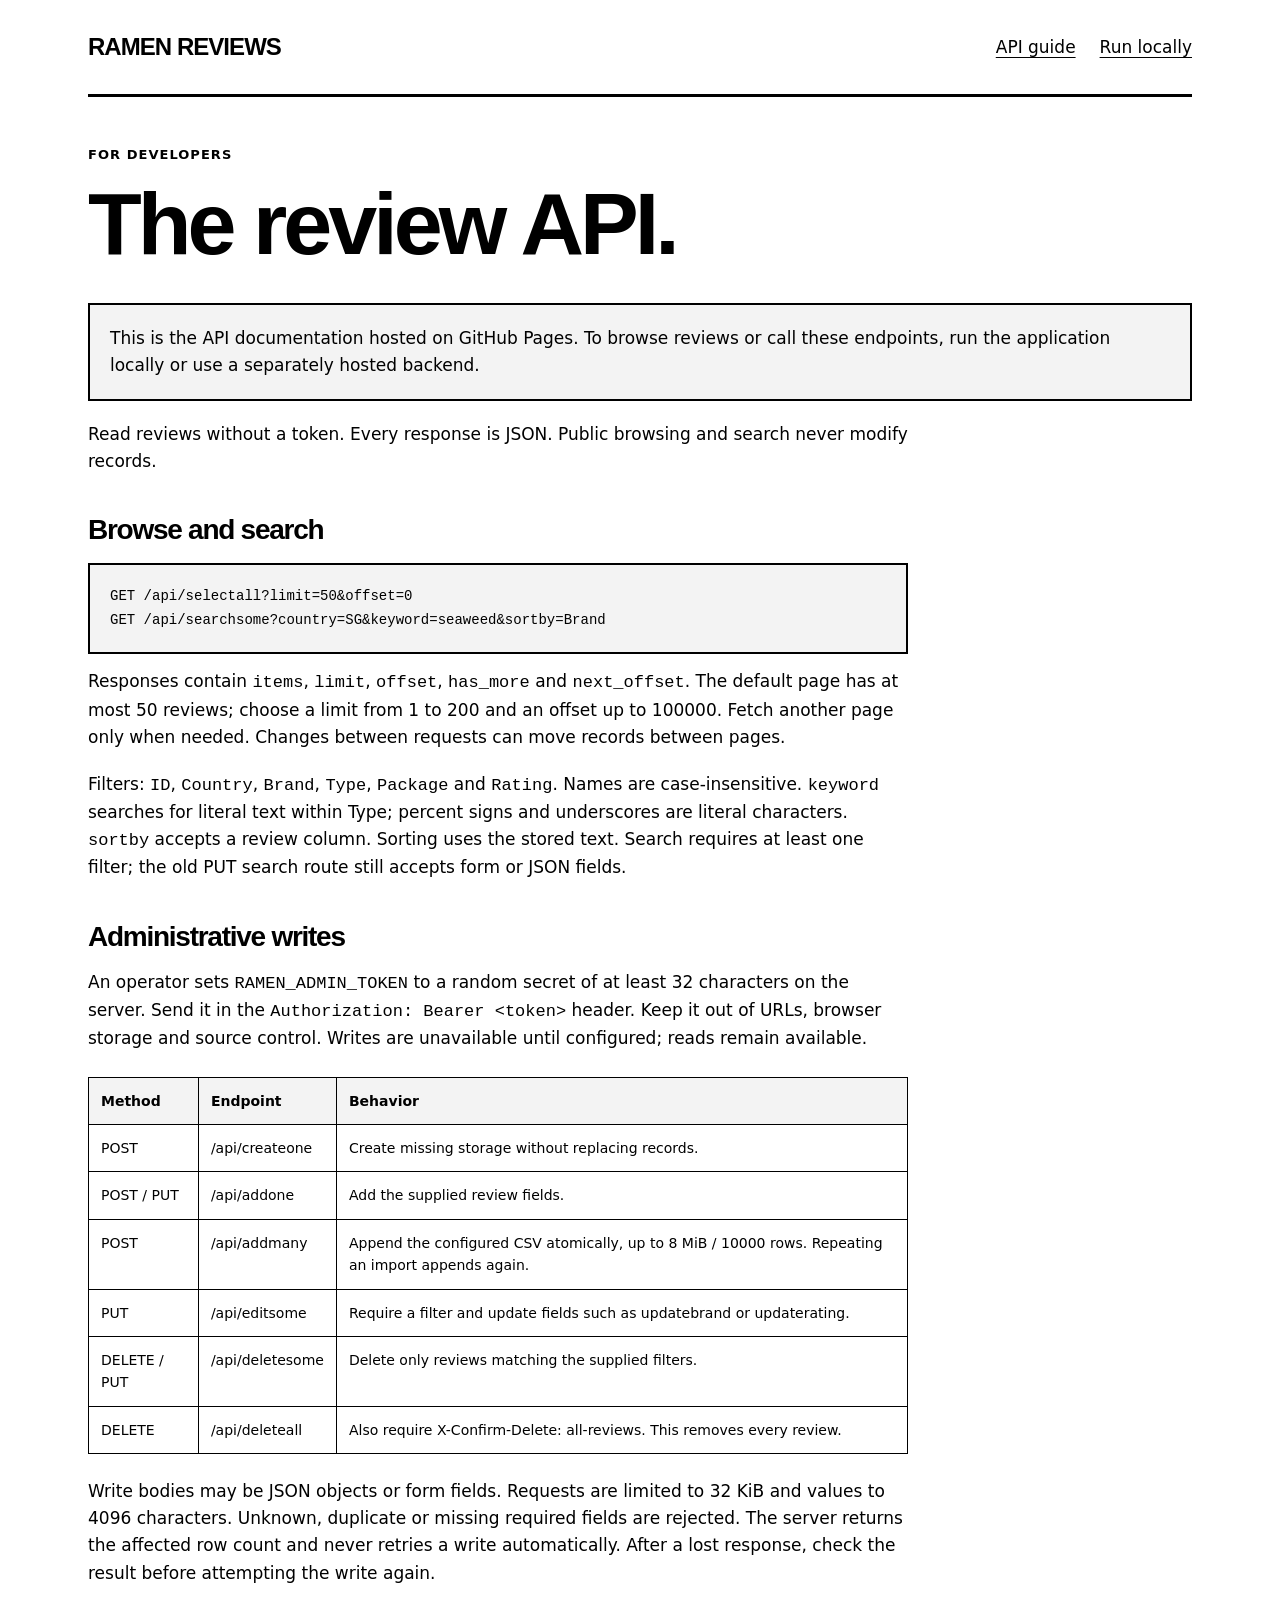
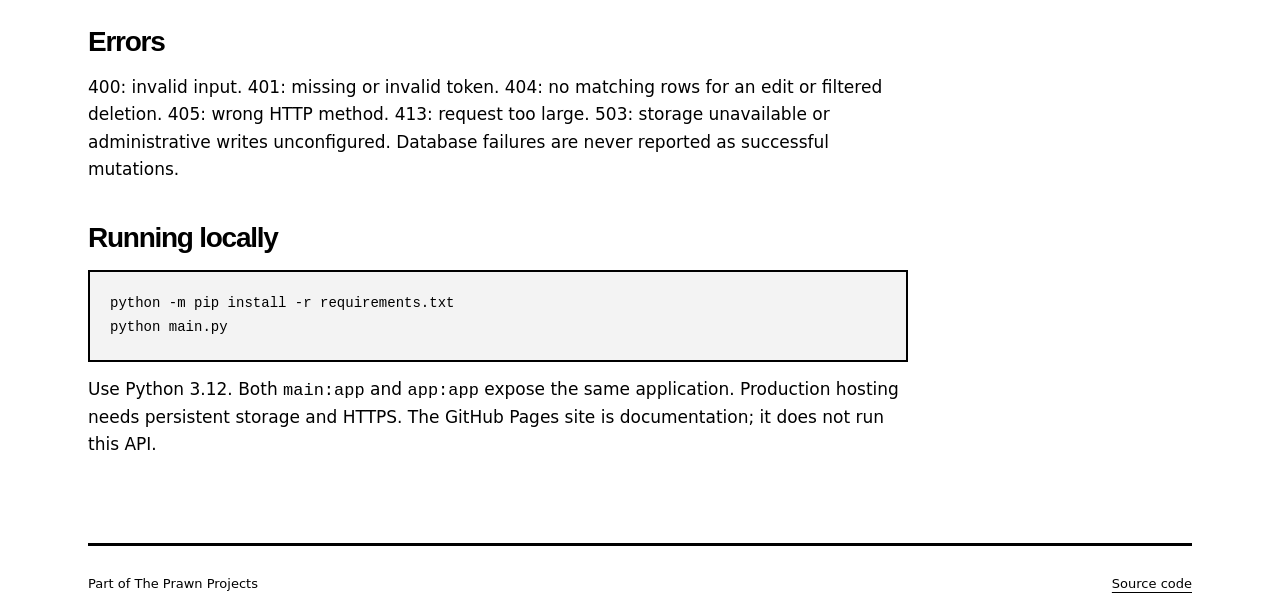
==== index.html @ 98bdf912 "fix: protect ramen writes and restore bounded review browsing" ====
<!doctype html>
<html lang="en"><head><meta charset="utf-8"><meta name="viewport" content="width=device-width, initial-scale=1">
<meta name="description" content="Browse ramen reviews by brand, country and flavour.">
<title>API guide · The Prawn Projects</title>
<link rel="stylesheet" href="static/css/prawn.css?v=20260910"></head>
<body><a class="skip" href="#main">Skip to content</a><div class="shell">
<header><a class="brand" href="./">RAMEN REVIEWS</a><nav aria-label="Main navigation"><a href="#main">API guide</a><a href="#running-locally">Run locally</a></nav></header>
<main id="main">
<p class="eyebrow">FOR DEVELOPERS</p><h1>The review API.</h1>
<p class="public-note">This is the API documentation hosted on GitHub Pages. To browse reviews or call these endpoints, run the application locally or use a separately hosted backend.</p>
<div class="prose"><p>Read reviews without a token. Every response is JSON. Public browsing and search never modify records.</p>
<h2>Browse and search</h2><pre><code>GET /api/selectall?limit=50&amp;offset=0
GET /api/searchsome?country=SG&amp;keyword=seaweed&amp;sortby=Brand</code></pre>
<p>Responses contain <code>items</code>, <code>limit</code>, <code>offset</code>, <code>has_more</code> and <code>next_offset</code>. The default page has at most 50 reviews; choose a limit from 1 to 200 and an offset up to 100000. Fetch another page only when needed. Changes between requests can move records between pages.</p>
<p>Filters: <code>ID</code>, <code>Country</code>, <code>Brand</code>, <code>Type</code>, <code>Package</code> and <code>Rating</code>. Names are case-insensitive. <code>keyword</code> searches for literal text within Type; percent signs and underscores are literal characters. <code>sortby</code> accepts a review column. Sorting uses the stored text. Search requires at least one filter; the old PUT search route still accepts form or JSON fields.</p>
<h2>Administrative writes</h2><p>An operator sets <code>RAMEN_ADMIN_TOKEN</code> to a random secret of at least 32 characters on the server. Send it in the <code>Authorization: Bearer &lt;token&gt;</code> header. Keep it out of URLs, browser storage and source control. Writes are unavailable until configured; reads remain available.</p>
<div class="table-scroll" tabindex="0" role="region" aria-label="Administrative API methods"><table><thead><tr><th>Method</th><th>Endpoint</th><th>Behavior</th></tr></thead><tbody>
<tr><td>POST</td><td>/api/createone</td><td>Create missing storage without replacing records.</td></tr>
<tr><td>POST / PUT</td><td>/api/addone</td><td>Add the supplied review fields.</td></tr>
<tr><td>POST</td><td>/api/addmany</td><td>Append the configured CSV atomically, up to 8 MiB / 10000 rows. Repeating an import appends again.</td></tr>
<tr><td>PUT</td><td>/api/editsome</td><td>Require a filter and update fields such as updatebrand or updaterating.</td></tr>
<tr><td>DELETE / PUT</td><td>/api/deletesome</td><td>Delete only reviews matching the supplied filters.</td></tr>
<tr><td>DELETE</td><td>/api/deleteall</td><td>Also require X-Confirm-Delete: all-reviews. This removes every review.</td></tr>
</tbody></table></div>
<p>Write bodies may be JSON objects or form fields. Requests are limited to 32 KiB and values to 4096 characters. Unknown, duplicate or missing required fields are rejected. The server returns the affected row count and never retries a write automatically. After a lost response, check the result before attempting the write again.</p>
<h2>Errors</h2><p>400: invalid input. 401: missing or invalid token. 404: no matching rows for an edit or filtered deletion. 405: wrong HTTP method. 413: request too large. 503: storage unavailable or administrative writes unconfigured. Database failures are never reported as successful mutations.</p>
<h2 id="running-locally">Running locally</h2><pre><code>python -m pip install -r requirements.txt
python main.py</code></pre><p>Use Python 3.12. Both <code>main:app</code> and <code>app:app</code> expose the same application. Production hosting needs persistent storage and HTTPS. The GitHub Pages site is documentation; it does not run this API.</p></div>
</main>
<footer><span>Part of The Prawn Projects</span><a href="https://github.com/hongyime/ramenreviews">Source code</a></footer>
</div></body></html>
---- static/css/prawn.css ----
@charset "UTF-8";
:root{--paper:#fff;--ink:#000;--surface:#f3f3f3;--muted:#555;--focus:#184ce0;--shadow:5px 6px 0 var(--ink)}
*{box-sizing:border-box}body{margin:0;background:var(--paper);color:var(--ink);font:17px/1.6 system-ui,-apple-system,"Segoe UI",sans-serif}a{color:inherit;text-underline-offset:4px}a:hover{text-decoration-thickness:3px}a:focus-visible,button:focus-visible,input:focus-visible,select:focus-visible,[tabindex]:focus-visible{outline:3px solid var(--focus);outline-offset:4px}.shell{max-width:1160px;padding:0 28px;margin:auto}header{display:flex;align-items:center;justify-content:space-between;gap:24px;padding:28px 0;border-bottom:3px solid var(--ink)}.brand{font-family:Arial,sans-serif;font-weight:900;letter-spacing:-.04em;text-decoration:none;font-size:24px}nav{display:flex;flex-wrap:wrap;gap:24px}main{min-height:65vh;padding:48px 0 64px}h1,h2{font-family:Arial,sans-serif;line-height:1.05;letter-spacing:-.045em}h1{font-size:clamp(44px,7vw,88px);font-weight:900;margin:12px 0 32px}h2{font-size:28px;margin:18px 0}p{margin:0 0 20px}.eyebrow{font-size:13px;font-weight:800;letter-spacing:.08em;margin-bottom:8px}.intro{max-width:800px;padding:18px 0 40px}.lead{font-size:21px;max-width:620px}.button{display:inline-flex;justify-content:center;align-items:center;gap:24px;border:2px solid var(--ink);padding:13px 20px;background:var(--ink);color:var(--paper);text-decoration:none;font:inherit;font-weight:750;cursor:pointer;min-height:48px;box-shadow:4px 4px 0 #aaa}.button:hover{transform:translate(1px,1px);box-shadow:2px 2px 0 #aaa}.secondary{background:var(--paper);color:var(--ink)}.guide{border-top:3px solid var(--ink);padding-top:20px}dl{margin:0}.guide dl{display:grid;grid-template-columns:repeat(3,1fr);gap:32px}dt{font-weight:750}dd{margin:0;color:var(--muted)}.filters{display:grid;grid-template-columns:repeat(4,minmax(0,1fr));gap:20px;background:var(--surface);border:2px solid var(--ink);padding:24px;box-shadow:var(--shadow);margin-bottom:38px}label{display:flex;flex-direction:column;gap:7px;font-weight:700;font-size:15px}input,select{font:inherit;font-weight:400;border:2px solid var(--ink);border-radius:0;padding:12px;width:100%;min-width:0;background:var(--paper);color:var(--ink)}.filter-actions{grid-column:1/-1;display:flex;align-items:center;gap:24px}.result-count{font-size:14px;color:var(--muted)}.reviews{display:grid;grid-template-columns:repeat(2,minmax(0,1fr));gap:24px}.review{border:2px solid var(--ink);padding:24px;overflow-wrap:anywhere}.review-heading{display:flex;gap:16px;justify-content:space-between;align-items:start}.review-heading .eyebrow{margin:0;max-width:75%}.rating{font:800 28px Arial,sans-serif;border-bottom:4px solid var(--ink);max-width:40%;overflow-wrap:anywhere}.review h2{margin:22px 0 30px}.review dl{border-top:1px solid var(--ink);font-size:14px}.review dl>div{display:flex;justify-content:space-between;gap:24px;padding-top:8px}.review dd{text-align:right}.pagination{margin-top:36px}.empty,.notice{border:2px solid var(--ink);padding:24px;background:var(--surface)}.prose{max-width:820px}.prose h2{margin-top:40px}pre{white-space:pre-wrap;overflow-wrap:anywhere;padding:20px;border:2px solid var(--ink);background:var(--surface);line-height:1.7;font-size:14px}code{font-family:ui-monospace,Consolas,monospace;overflow-wrap:anywhere}.table-scroll{overflow:auto;margin:24px 0}table{border-collapse:collapse;font-size:14px;width:100%}th,td{padding:12px;border:1px solid var(--ink);text-align:left;vertical-align:top}th{background:var(--surface)}footer{padding:28px 0;border-top:3px solid var(--ink);display:flex;justify-content:space-between;gap:24px;font-size:13px}.skip{position:fixed;left:16px;top:-100px;background:var(--paper);padding:12px;z-index:5}.skip:focus{top:16px}.public-note{border:2px solid var(--ink);padding:20px;background:var(--surface)}
@media(max-width:700px){.shell{padding:0 20px}header{align-items:start;flex-direction:column;gap:14px;padding:24px 0}nav{gap:20px}main{padding-top:32px}.filters{grid-template-columns:1fr 1fr;padding:18px;gap:16px}.reviews,.guide dl{grid-template-columns:1fr}.guide dl{gap:24px}.review{padding:20px}.filter-actions{flex-wrap:wrap;gap:16px}footer{flex-wrap:wrap}.lead{font-size:19px}}
@media(prefers-reduced-motion:reduce){*{scroll-behavior:auto!important}.button:hover{transform:none}}
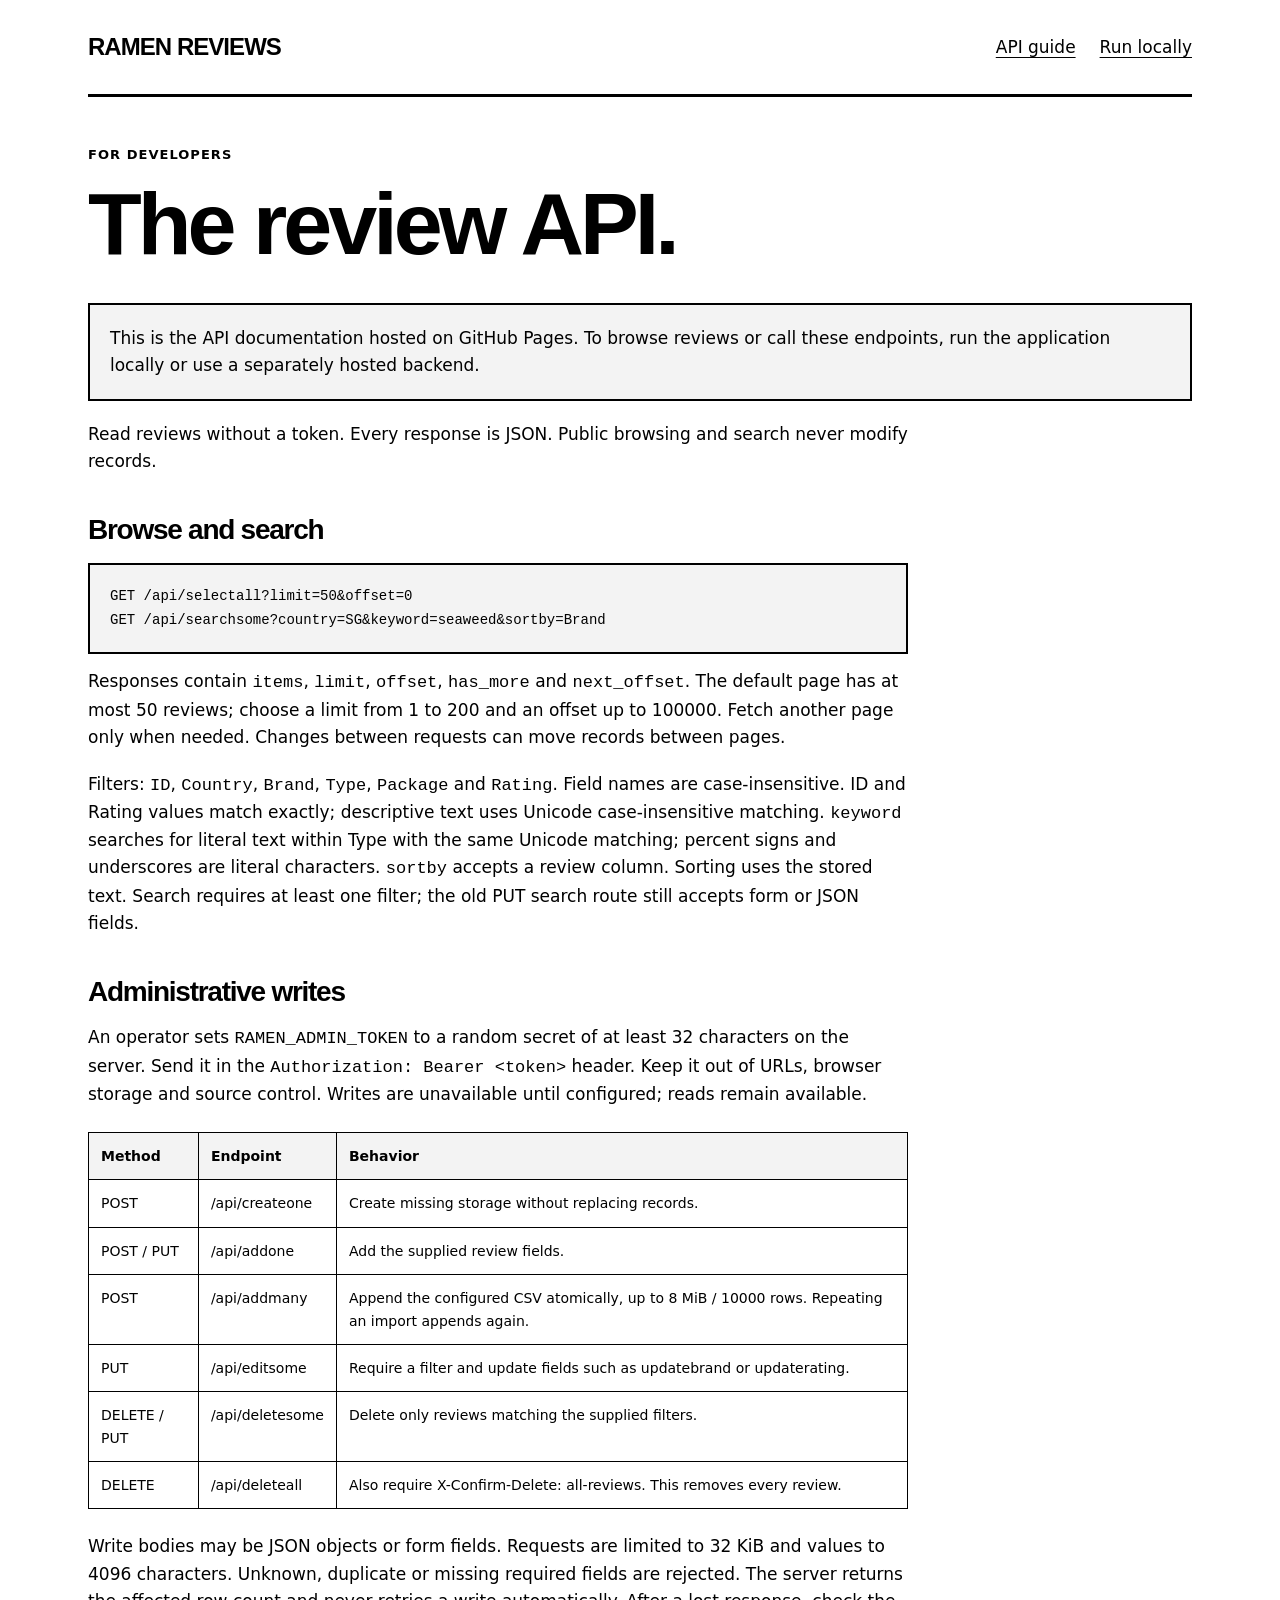
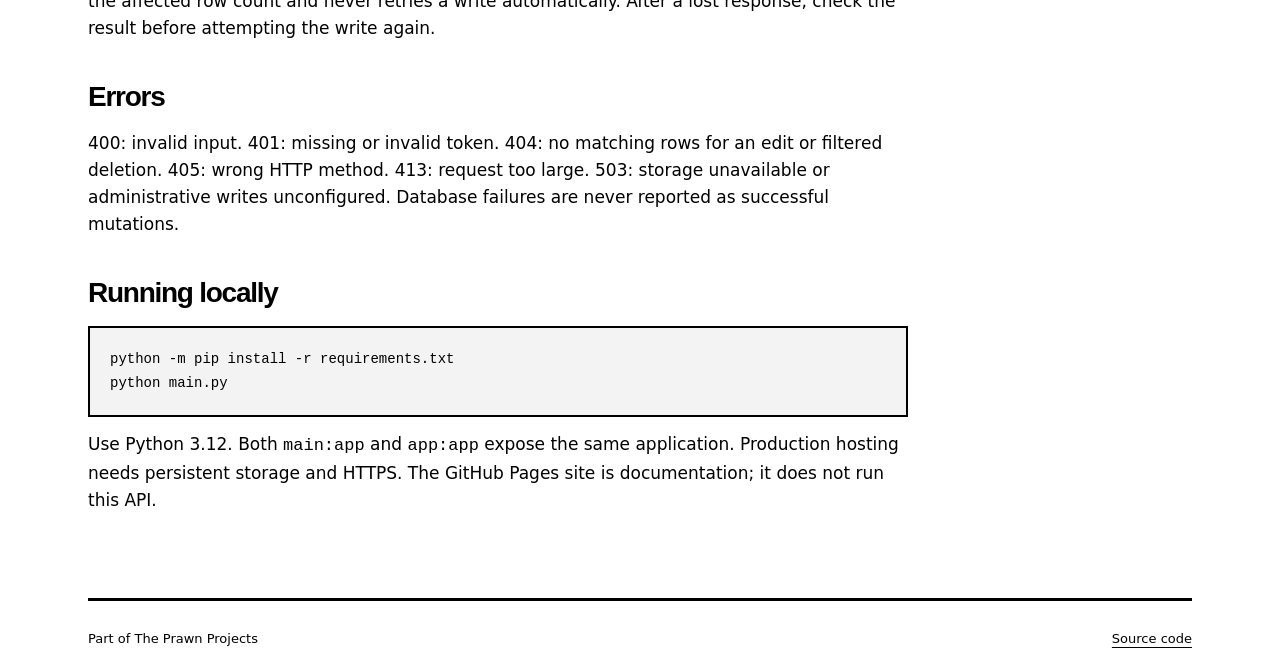
==== commit dc1be37b: "fix: preserve exact review IDs and Unicode search matching" ====
--- a/index.html
+++ b/index.html
@@ -12,7 +12,7 @@
 <h2>Browse and search</h2><pre><code>GET /api/selectall?limit=50&amp;offset=0
 GET /api/searchsome?country=SG&amp;keyword=seaweed&amp;sortby=Brand</code></pre>
 <p>Responses contain <code>items</code>, <code>limit</code>, <code>offset</code>, <code>has_more</code> and <code>next_offset</code>. The default page has at most 50 reviews; choose a limit from 1 to 200 and an offset up to 100000. Fetch another page only when needed. Changes between requests can move records between pages.</p>
-<p>Filters: <code>ID</code>, <code>Country</code>, <code>Brand</code>, <code>Type</code>, <code>Package</code> and <code>Rating</code>. Names are case-insensitive. <code>keyword</code> searches for literal text within Type; percent signs and underscores are literal characters. <code>sortby</code> accepts a review column. Sorting uses the stored text. Search requires at least one filter; the old PUT search route still accepts form or JSON fields.</p>
+<p>Filters: <code>ID</code>, <code>Country</code>, <code>Brand</code>, <code>Type</code>, <code>Package</code> and <code>Rating</code>. Field names are case-insensitive. ID and Rating values match exactly; descriptive text uses Unicode case-insensitive matching. <code>keyword</code> searches for literal text within Type with the same Unicode matching; percent signs and underscores are literal characters. <code>sortby</code> accepts a review column. Sorting uses the stored text. Search requires at least one filter; the old PUT search route still accepts form or JSON fields.</p>
 <h2>Administrative writes</h2><p>An operator sets <code>RAMEN_ADMIN_TOKEN</code> to a random secret of at least 32 characters on the server. Send it in the <code>Authorization: Bearer &lt;token&gt;</code> header. Keep it out of URLs, browser storage and source control. Writes are unavailable until configured; reads remain available.</p>
 <div class="table-scroll" tabindex="0" role="region" aria-label="Administrative API methods"><table><thead><tr><th>Method</th><th>Endpoint</th><th>Behavior</th></tr></thead><tbody>
 <tr><td>POST</td><td>/api/createone</td><td>Create missing storage without replacing records.</td></tr>
